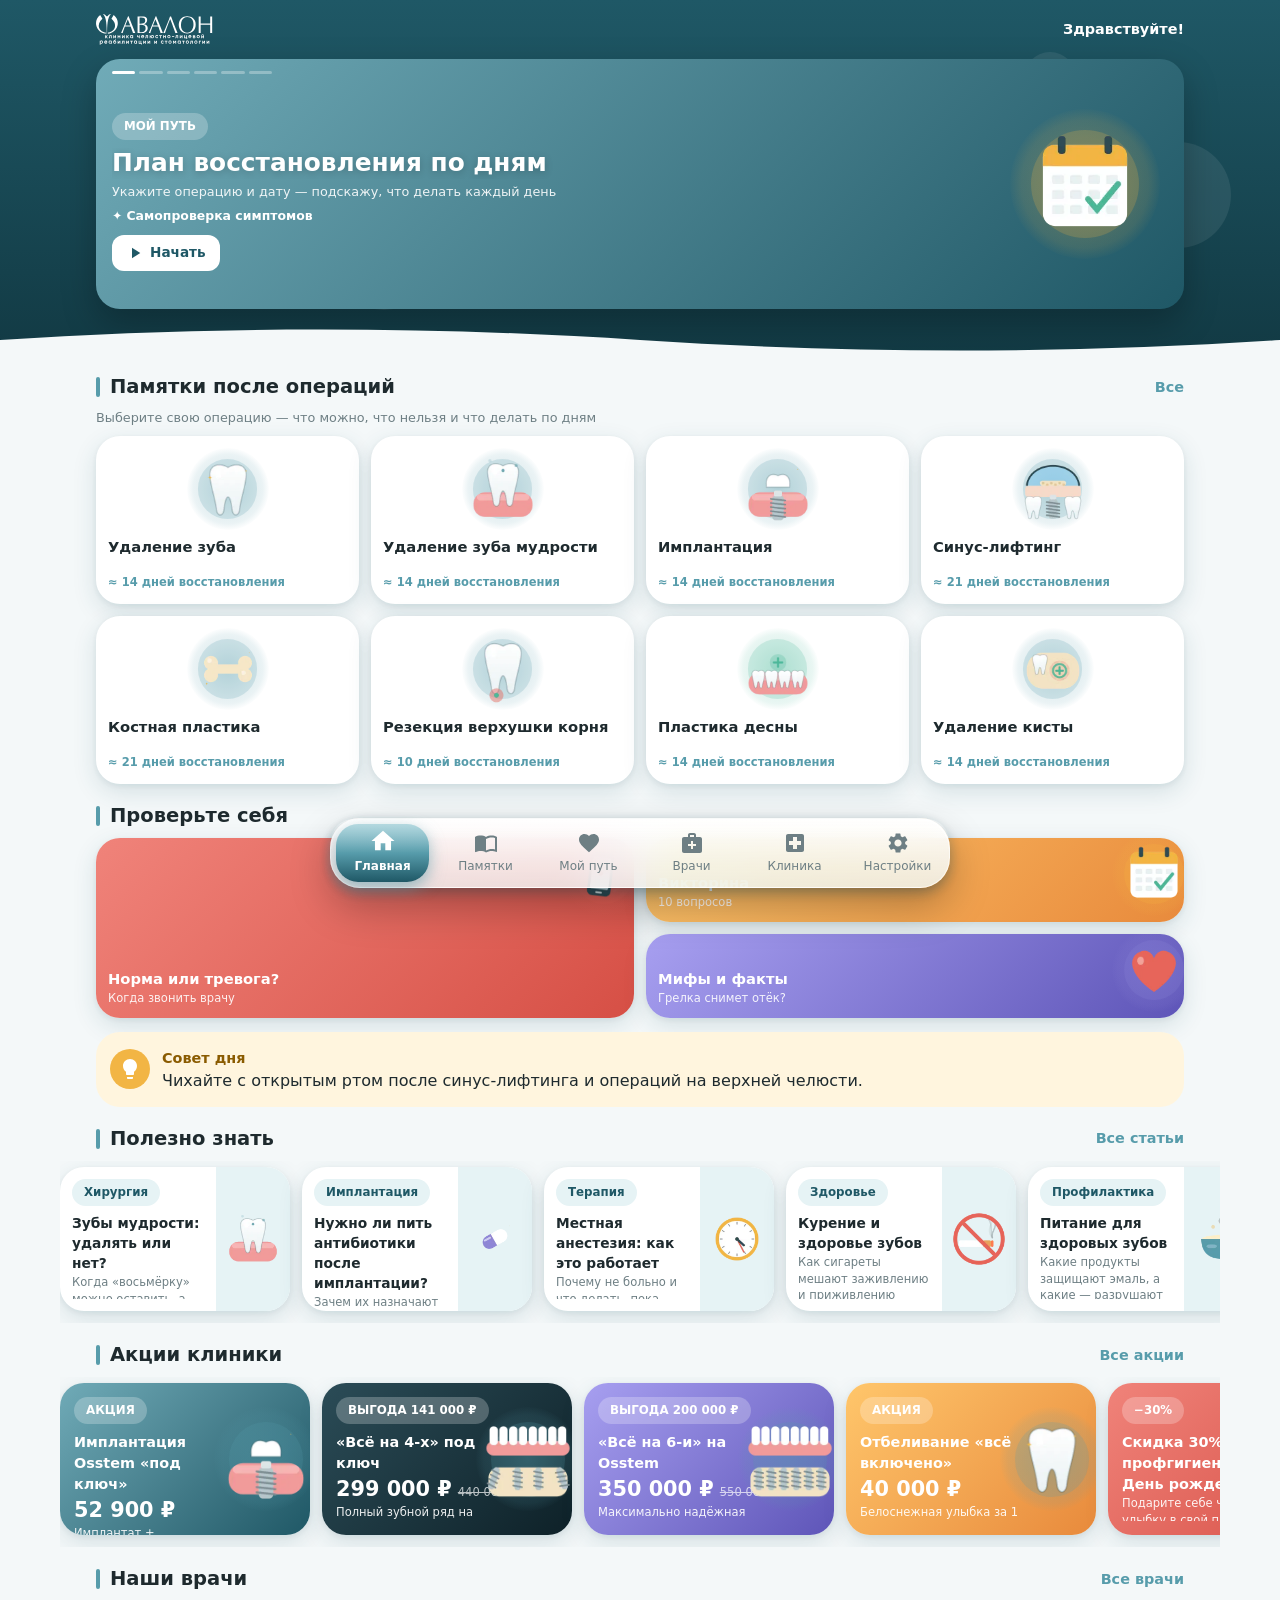
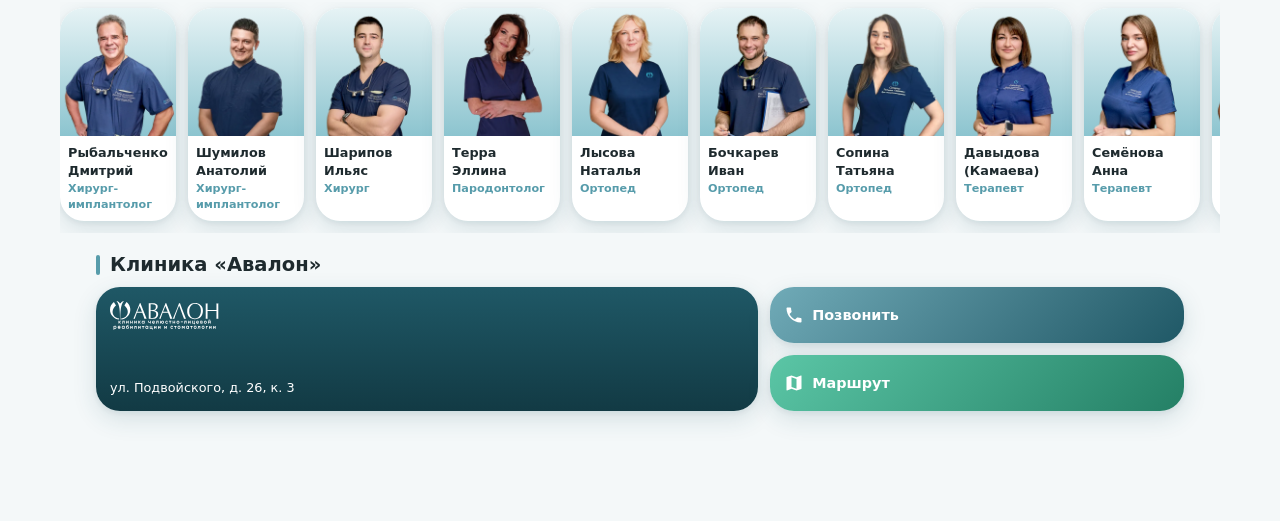
==== index.html @ ddd46140 "Web version of «Авалон · Помощник пациента» Co-Authored-By: Claude Opus 5.5 <noreply@anthropic.com> " ====
<!doctype html>
<html lang="ru">
<head>
  <meta charset="utf-8">
  <meta name="viewport" content="width=device-width, initial-scale=1, viewport-fit=cover">
  <title>Авалон · Помощник пациента</title>
  <meta name="description" content="Памятки после хирургических операций, план восстановления по дням, врачи и акции стоматологической клиники «Авалон», Санкт-Петербург.">
  <meta name="theme-color" content="#1F5866">
  <meta property="og:title" content="Авалон · Помощник пациента">
  <meta property="og:description" content="Памятки после операций, план восстановления по дням, врачи и акции клиники «Авалон».">
  <meta property="og:image" content="img/og.png">
  <meta property="og:type" content="website">
  <meta name="apple-mobile-web-app-capable" content="yes">
  <meta name="apple-mobile-web-app-status-bar-style" content="black-translucent">
  <meta name="apple-mobile-web-app-title" content="Авалон">
  <link rel="manifest" href="manifest.webmanifest">
  <link rel="icon" href="img/icon-192.png">
  <link rel="apple-touch-icon" href="img/icon-192.png">
  <link rel="stylesheet" href="app.css">
</head>
<body>
  <div id="splash"><div><img src="img/mark-white.svg" alt=""><p>АВАЛОН</p></div></div>
  <div id="app"></div>
  <nav id="nav" class="navbar hidden" aria-label="Меню"></nav>
  <noscript>Для работы приложения включите JavaScript.</noscript>
  <script src="app.js"></script>
</body>
</html>
---- app.css ----
/* Авалон · Помощник пациента — веб-версия */
:root {
  --teal: #579CAB; --teal-light: #8CC4CF; --teal-deep: #1F5866; --night: #123A44;
  --ink: #1E2A2E; --muted: #6E7F84; --bg: #F4F8F9; --card: #FFFFFF; --pale: #E6F3F5; --outline: #E2EEF0;
  --mint: #4CB89A; --mint-pale: #E3F5EF; --coral: #E8655A; --coral-pale: #FDECEA;
  --sun: #F2B544; --sun-pale: #FFF5DE; --sun-ink: #8A5B00; --lilac: #8E86D6; --lilac-pale: #EFEDFB; --lilac-ink: #4B43A0;
  --shadow: 0 8px 24px rgba(31, 88, 102, .14), 0 2px 6px rgba(31, 88, 102, .08);
  --glass-a: rgba(255,255,255,.93); --glass-b: rgba(238,246,247,.84); --glass-edge: rgba(255,255,255,.95);
  --g: 20px; --scale: 1;
  --header: linear-gradient(135deg, color-mix(in srgb, var(--teal) 85%, white), var(--teal-deep));
  --nightg: linear-gradient(180deg, var(--teal-deep), var(--night));
  --coralg: linear-gradient(135deg, #F0837A, #D64F45);
  --sung: linear-gradient(135deg, #FFC66B, #E88A3C);
  --lilacg: linear-gradient(135deg, #A79FF0, #5E55B8);
  --mintg: linear-gradient(135deg, #5BC6A6, #247F65);
  --darkg: linear-gradient(135deg, #2B4C57, #0E2128);
  color-scheme: light;
}
:root[data-accent="Sea"] { --teal: #3F86C9; --teal-light: #8CBDEB; --teal-deep: #1C4C7E; --night: #102C4C; }
:root[data-accent="Lavender"] { --teal: #8A7FD4; --teal-light: #BDB5F0; --teal-deep: #4A3F95; --night: #2A2260; }
:root[data-accent="Emerald"] { --teal: #3FA889; --teal-light: #8ED6BF; --teal-deep: #1C6651; --night: #0F3D30; }
:root[data-theme="dark"] {
  --ink: #E6EFF1; --muted: #9DB0B5; --bg: #0D171A; --card: #172529; --pale: #1E3A42; --outline: #26383D;
  --mint-pale: #16352D; --coral-pale: #3A2120; --sun-pale: #362E1A; --sun-ink: #F5CF7E; --lilac-pale: #26243D; --lilac-ink: #C8C2F5;
  --shadow: 0 8px 24px rgba(0,0,0,.45);
  --glass-a: rgba(35,58,64,.92); --glass-b: rgba(23,37,41,.86); --glass-edge: rgba(255,255,255,.25);
  color-scheme: dark;
}
@media (min-width: 600px) { :root { --g: 28px; } }
@media (min-width: 900px) { :root { --g: 36px; } }

* { box-sizing: border-box; -webkit-tap-highlight-color: transparent; }
html { font-size: calc(16px * var(--scale)); }
body {
  margin: 0; background: var(--bg); color: var(--ink);
  font-family: Roboto, "Segoe UI", system-ui, -apple-system, "Helvetica Neue", Arial, sans-serif;
  line-height: 1.45; overflow-x: hidden; min-height: 100vh;
}
button { font: inherit; color: inherit; border: 0; background: none; cursor: pointer; padding: 0; }
a { color: var(--teal); text-decoration: none; }
h1, h2, h3, p { margin: 0; }
.wrap { max-width: 1160px; margin: 0 auto; }
.pad { padding-left: var(--g); padding-right: var(--g); }
.muted { color: var(--muted); }
.small { font-size: .8rem; }

/* ——— Появление ——— */
.enter { animation: enter .55s cubic-bezier(.2,.7,.2,1) both; animation-delay: calc(var(--i, 0) * 55ms); }
@keyframes enter { from { opacity: 0; transform: translateY(26px) scale(.96); } to { opacity: 1; transform: none; } }
.view { animation: view .38s ease both; }
@keyframes view { from { opacity: 0; transform: translateX(24px); } to { opacity: 1; transform: none; } }
.no-anim *, .no-anim *::before, .no-anim *::after { animation: none !important; transition: none !important; }

/* ——— Шапка с волной ——— */
.header { position: relative; color: #fff; background: var(--header); padding: calc(env(safe-area-inset-top) + 14px) 0 46px; overflow: hidden; }
.header.night { background: var(--nightg); }
.header.coral { background: var(--coralg); } .header.sun { background: var(--sung); } .header.lilac { background: var(--lilacg); }
.header .wave { position: absolute; left: 0; bottom: -1px; width: 200%; height: 34px; animation: wave 9s linear infinite; }
.header .wave path { fill: var(--bg); }
@keyframes wave { to { transform: translateX(-50%); } }
.bubble { position: absolute; border-radius: 50%; background: rgba(255,255,255,.08); animation: float 6s ease-in-out infinite; }
@keyframes float { 50% { transform: translateY(-10px); } }
.header .row { display: flex; align-items: center; gap: 12px; }
.header h1 { font-size: 1.65rem; line-height: 1.2; }
.header p { opacity: .88; font-size: .92rem; }
.back { width: 44px; height: 44px; border-radius: 50%; background: rgba(255,255,255,.2); color: #fff; display: grid; place-items: center; margin-bottom: 8px; }
.back svg { width: 22px; height: 22px; }

/* ——— Иллюстрации ——— */
.art { position: relative; display: inline-grid; place-items: center; width: var(--s, 100px); height: var(--s, 100px); flex: none; }
.art::before { content: ""; position: absolute; inset: 0; border-radius: 50%;
  background: radial-gradient(circle, color-mix(in srgb, var(--tint) 32%, transparent) 0, color-mix(in srgb, var(--tint) 12%, transparent) 60%, transparent 72%); }
.art::after { content: ""; position: absolute; inset: 14%; border-radius: 50%; background: color-mix(in srgb, var(--tint) 20%, transparent); animation: pulse 2.6s ease-in-out infinite; }
.art.white { --tint: #fff; }
.art.nohalo::before, .art.nohalo::after { display: none; }
.art img { position: relative; z-index: 1; width: 100%; height: 100%; }
@keyframes pulse { 50% { transform: scale(1.06); opacity: .75; } }

/* ——— Карточки ——— */
.card { background: var(--card); border-radius: 24px; box-shadow: var(--shadow); position: relative; overflow: hidden;
  transition: transform .25s cubic-bezier(.3,1.6,.5,1); cursor: pointer; }
.card:active { transform: scale(.95); }
@media (hover: hover) { .card:hover { transform: translateY(-3px); } }
.card.flat { box-shadow: none; }
.grad-teal { background: var(--header); color: #fff; } .grad-night { background: var(--nightg); color: #fff; }
.grad-coral { background: var(--coralg); color: #fff; } .grad-sun { background: var(--sung); color: #fff; }
.grad-lilac { background: var(--lilacg); color: #fff; } .grad-mint { background: var(--mintg); color: #fff; } .grad-dark { background: var(--darkg); color: #fff; }

.grid { --c: var(--cols, 2); display: grid; gap: 12px; grid-template-columns: repeat(var(--c), minmax(0, 1fr)); }
@media (min-width: 600px) { .grid { --c: var(--cols-m, 3); } }
@media (min-width: 900px) { .grid { --c: var(--cols-l, 4); } }
.row-scroll { display: flex; gap: 12px; overflow-x: auto; padding: 6px var(--g) 12px; scroll-snap-type: x mandatory; scrollbar-width: none; }
.row-scroll::-webkit-scrollbar { display: none; }
.row-scroll > * { scroll-snap-align: start; flex: none; }

.section { display: flex; align-items: center; gap: 10px; padding: 18px var(--g) 8px; }
.section::before { content: ""; width: 4px; height: 20px; border-radius: 2px; background: var(--teal); }
.section h2 { font-size: 1.22rem; flex: 1; }
.section a, .section button { color: var(--teal); font-weight: 600; font-size: .9rem; }

.pill { display: inline-flex; align-items: center; gap: 4px; border-radius: 99px; padding: 5px 12px; font-size: .74rem; font-weight: 600; background: var(--pale); color: var(--teal-deep); }
:root[data-theme="dark"] .pill { color: var(--teal-light); }
.pill.glass { background: rgba(255,255,255,.24); color: #fff; }
.pill.coral { background: var(--coral); color: #fff; } .pill.mint { background: var(--mint); color: #fff; }
.pill.sun { background: var(--sun-pale); color: var(--sun-ink); }

.rot { display: block; min-height: 1.35em; overflow: hidden; }
.rot > span { display: block; animation: rot .5s ease both; }
@keyframes rot { from { opacity: 0; transform: translateY(60%); } to { opacity: 1; transform: none; } }

/* ——— Главная ——— */
.top { display: flex; align-items: center; justify-content: space-between; margin-bottom: 14px; }
.top img { width: 118px; }
.hero { position: relative; height: 236px; border-radius: 24px; overflow: hidden; box-shadow: 0 14px 34px rgba(0,0,0,.25); }
@media (min-width: 600px) { .hero { height: 250px; } }
.slides { display: flex; height: 100%; overflow-x: auto; scroll-snap-type: x mandatory; scrollbar-width: none; scroll-behavior: smooth; }
.slides::-webkit-scrollbar { display: none; }
.slide { flex: 0 0 100%; scroll-snap-align: start; position: relative; display: flex; align-items: center; padding: 30px 16px 14px; cursor: pointer; }
.slide .txt { width: 62%; position: relative; z-index: 1; }
@media (min-width: 600px) { .slide .txt { width: 58%; } }
.slide h3 { font-size: 1.15rem; line-height: 1.22; margin: 8px 0 4px; display: -webkit-box; -webkit-line-clamp: 2; -webkit-box-orient: vertical; overflow: hidden; text-shadow: 0 2px 8px rgba(0,0,0,.2); }
@media (min-width: 600px) { .slide h3 { font-size: 1.55rem; } }
.slide p { font-size: .8rem; opacity: .9; display: -webkit-box; -webkit-line-clamp: 2; -webkit-box-orient: vertical; overflow: hidden; }
.slide .fact { font-size: .78rem; font-weight: 700; margin-top: 6px; display: flex; gap: 4px; }
.slide .fact .rot { flex: 1; min-width: 0; white-space: nowrap; text-overflow: ellipsis; }
.slide .art { position: absolute; right: 8px; top: 50%; margin-top: calc(var(--s) / -2); --s: 150px; animation: breathe 4s ease-in-out infinite; }
@media (min-width: 600px) { .slide .art { --s: 190px; right: 24px; } }
@keyframes breathe { 50% { transform: scale(1.06); } }
.cta { display: inline-flex; align-items: center; gap: 6px; background: #fff; color: var(--teal-deep); font-weight: 700; font-size: .85rem; padding: 8px 14px; border-radius: 12px; margin-top: 10px; }
.stories { position: absolute; top: 12px; left: 16px; display: flex; gap: 4px; width: 160px; z-index: 2; }
.stories i { flex: 1; height: 3px; border-radius: 2px; background: rgba(255,255,255,.3); overflow: hidden; }
.stories i b { display: block; height: 100%; width: 0; background: #fff; }
.stories i.done b { width: 100%; }
.stories i.cur b { animation: story 6s linear forwards; }
@keyframes story { to { width: 100%; } }

.tile { padding: 12px; display: flex; flex-direction: column; min-height: 168px; }
.tile .art { --s: 82px; align-self: center; }
.tile h3 { font-size: .92rem; margin-top: 6px; min-height: 2.6em; }
.tile .rot { color: var(--teal); font-size: .72rem; font-weight: 600; }

.continue { display: flex; align-items: center; gap: 14px; padding: 16px; }
.ring { --p: 0; width: 76px; height: 76px; border-radius: 50%; display: grid; place-items: center; flex: none;
  background: conic-gradient(var(--mint) calc(var(--p) * 1%), rgba(255,255,255,.2) 0); position: relative; }
.ring::before { content: ""; position: absolute; inset: 8px; border-radius: 50%; background: var(--night); }
.ring > div { position: relative; text-align: center; line-height: 1.1; }
.ring b { font-size: 1.4rem; display: block; }
.bar-line { height: 5px; border-radius: 3px; background: rgba(255,255,255,.2); margin-top: 8px; overflow: hidden; }
.bar-line i { display: block; height: 100%; background: var(--coral); }

.bento { display: grid; grid-template-columns: 1fr 1fr; gap: 12px; height: 180px; }
.bento > .col { display: grid; gap: 12px; }
.small-tile { padding: 12px; display: flex; flex-direction: column; justify-content: flex-end; }
.small-tile .art { position: absolute; top: -6px; right: -12px; --s: 84px; }
.small-tile h3 { font-size: .92rem; position: relative; }
.small-tile .rot { font-size: .72rem; opacity: .9; position: relative; }

.tip { display: flex; align-items: center; gap: 12px; padding: 14px; background: var(--sun-pale); }
.tip .ic { width: 40px; height: 40px; border-radius: 50%; background: var(--sun); display: grid; place-items: center; color: #fff; flex: none; }

.promo { width: 250px; height: 152px; padding: 14px; display: flex; flex-direction: column; color: #fff; }
.promo .art { position: absolute; right: -8px; top: 50%; margin-top: -52px; --s: 104px; }
.promo h3 { font-size: .9rem; width: 72%; position: relative; }
.promo .price { font-size: 1.3rem; font-weight: 800; margin-top: auto; position: relative; }
.promo .price s { font-size: .72rem; font-weight: 400; opacity: .7; margin-left: 6px; }
.promo .rot { font-size: .72rem; opacity: .92; width: 80%; position: relative; }
.promos-grid .promo { width: auto; height: auto; min-height: 196px; }

.article { width: 230px; height: 144px; display: flex; }
.article .body { flex: 1; padding: 12px; display: flex; flex-direction: column; min-width: 0; }
.article h3 { font-size: .86rem; margin-top: 8px; }
.article .rot { font-size: .72rem; color: var(--muted); margin-top: auto; }
.article .side { width: 74px; background: var(--pale); display: grid; place-items: center; }
.article .side .art { --s: 66px; }
.articles-grid .article { width: auto; height: auto; min-height: 168px; }

.doc { width: 116px; }
.doc .ph { height: 128px; background: linear-gradient(var(--pale), var(--teal-light)); }
.doc .ph img, .docs .ph img { width: 100%; height: 100%; object-fit: cover; object-position: top; }
.doc .nm { padding: 8px; font-size: .8rem; font-weight: 600; }
.doc .rot { color: var(--teal); font-size: .7rem; }

.clinic-row { display: grid; grid-template-columns: 1.6fr 1fr; gap: 12px; height: 124px; }
.clinic-row .main { padding: 14px; display: flex; flex-direction: column; justify-content: space-between; }
.clinic-row .main img { width: 110px; }
.mini { display: flex; align-items: center; gap: 8px; padding: 0 14px; font-weight: 600; font-size: .9rem; }


/* ——— Памятка ——— */
.tabs { position: relative; display: grid; grid-template-columns: repeat(5, 1fr); background: var(--card); border: 1px solid var(--outline); border-radius: 24px; padding: 4px; height: 48px; margin: 0 var(--g); }
.tabs .ind { position: absolute; top: 4px; bottom: 4px; left: 4px; width: calc((100% - 8px) / 5); border-radius: 20px; background: var(--teal);
  transform: translateX(calc(var(--t) * 100%)); transition: transform .45s cubic-bezier(.3,1.5,.5,1), background .3s; }
.tabs button { position: relative; font-size: .75rem; font-weight: 700; color: var(--muted); }
.tabs button.on { color: #fff; }
.hint { display: flex; gap: 6px; align-items: center; font-size: .78rem; color: var(--muted); padding: 10px var(--g) 6px; }

.stage { display: flex; gap: 10px; }
.stage .num { display: flex; flex-direction: column; align-items: center; width: 36px; flex: none; }
.stage .num b { width: 34px; height: 34px; border-radius: 50%; background: var(--pale); color: var(--teal-deep); display: grid; place-items: center; }
:root[data-theme="dark"] .stage .num b { color: var(--teal-light); }
.stage.open .num b { background: var(--teal); color: #fff; }
.stage .num i { flex: 1; width: 3px; background: var(--pale); }
.stage .card { flex: 1; padding: 14px; margin-bottom: 12px; }
.stage .period { color: var(--teal); font-size: .76rem; font-weight: 600; }
.stage .more { display: grid; grid-template-rows: 0fr; transition: grid-template-rows .4s ease; }
.stage.open .more { grid-template-rows: 1fr; }
.stage .more > div { overflow: hidden; }
.check { display: flex; gap: 8px; margin: 5px 0; font-size: .92rem; }
.check::before { content: "✓"; color: #fff; background: var(--mint); width: 18px; height: 18px; border-radius: 50%; font-size: .7rem; display: grid; place-items: center; flex: none; margin-top: 2px; }

.tipcard { padding: 12px; min-height: 212px; display: flex; flex-direction: column; }
.tipcard .art { --s: 104px; align-self: center; }
.tipcard .mark { position: absolute; top: 12px; right: 12px; width: 26px; height: 26px; border-radius: 50%; display: grid; place-items: center; color: #fff; font-weight: 700; font-size: .85rem; }
.tipcard h3 { font-size: .9rem; margin-top: 6px; }

.box { border-radius: 22px; padding: 16px; }
.box.mint { background: var(--mint-pale); } .box.coral { background: var(--coral-pale); } .box.sun { background: var(--sun-pale); } .box.pale { background: var(--pale); }
.box h3 { font-size: 1.02rem; margin-bottom: 8px; display: flex; gap: 8px; align-items: center; }
.bullet { display: flex; gap: 10px; margin: 6px 0; font-size: .92rem; }
.bullet::before { content: ""; width: 8px; height: 8px; border-radius: 50%; background: var(--c, var(--mint)); flex: none; margin-top: 7px; }
.chips { display: flex; flex-wrap: wrap; gap: 8px; }
.chip { border-radius: 99px; padding: 8px 14px; background: var(--card); border: 1px solid var(--outline); font-weight: 600; font-size: .85rem; transition: transform .3s cubic-bezier(.3,1.8,.5,1), background .2s; }
.chip.on { background: var(--teal); color: #fff; border-color: var(--teal); }
.chip:active { transform: scale(1.12); }

.btn { display: flex; align-items: center; justify-content: center; gap: 10px; padding: 16px; border-radius: 22px; color: #fff; font-weight: 600; font-size: 1rem; box-shadow: var(--shadow); }
.disclaimer { margin: 12px var(--g); padding: 14px; border-radius: 16px; background: var(--pale); color: var(--teal-deep); font-size: .78rem; }
:root[data-theme="dark"] .disclaimer { color: var(--teal-light); }

/* ——— Нижний лист ——— */
.sheet-bg { position: fixed; inset: 0; background: rgba(0,0,0,.45); z-index: 50; opacity: 0; transition: opacity .3s; }
.sheet { position: fixed; left: 0; right: 0; bottom: 0; z-index: 51; background: var(--card); border-radius: 28px 28px 0 0; padding: 14px 24px calc(30px + env(safe-area-inset-bottom));
  max-height: 88vh; overflow: auto; transform: translateY(100%); transition: transform .45s cubic-bezier(.2,.9,.3,1); max-width: 720px; margin: 0 auto; text-align: center; }
.sheet.open { transform: none; } .sheet-bg.open { opacity: 1; }
.sheet .handle { width: 36px; height: 4px; border-radius: 2px; background: #ccc; margin: 0 auto 10px; }
.sheet .art { --s: 180px; }
.sheet .why { text-align: left; margin-top: 14px; }

/* ——— Плавающее меню ——— */
.navbar { position: fixed; z-index: 40; left: 50%; bottom: calc(12px + env(safe-area-inset-bottom)); width: min(620px, calc(100% - 28px));
  transform: translateX(-50%); border-radius: 30px; height: 64px;
  background: linear-gradient(var(--glass-a), var(--glass-b));
  backdrop-filter: blur(18px) saturate(1.6); -webkit-backdrop-filter: blur(18px) saturate(1.6);
  box-shadow: 0 18px 40px rgba(0,0,0,.28), 0 4px 12px color-mix(in srgb, var(--teal-deep) 35%, transparent), inset 0 1px 0 var(--glass-edge);
  border: 1px solid color-mix(in srgb, var(--glass-edge) 60%, transparent);
  display: grid; grid-template-columns: repeat(6, 1fr); padding: 0; animation: hover 5.2s ease-in-out infinite;
  transition: transform .4s, opacity .4s; }
@media (min-width: 600px) { .navbar { height: 70px; } }
.navbar.hidden { transform: translate(-50%, 140%); opacity: 0; animation: none; }
@keyframes hover { 0%, 100% { transform: translate(-50%, -3px) perspective(600px) rotateX(2deg); } 50% { transform: translate(-50%, 3px) perspective(600px) rotateX(-2deg); } }
.navbar::before { content: ""; position: absolute; inset: 0 0 auto 0; height: 22px; border-radius: 30px 30px 0 0; background: linear-gradient(rgba(255,255,255,.5), transparent); pointer-events: none; }
:root[data-theme="dark"] .navbar::before { background: linear-gradient(rgba(255,255,255,.08), transparent); }
.navbar .drop { position: absolute; top: 5px; bottom: 5px; left: 5px; width: calc(100% / 6 - 10px); border-radius: 22px;
  background: linear-gradient(var(--teal-light), var(--teal), var(--teal-deep)); box-shadow: 0 6px 16px color-mix(in srgb, var(--teal) 60%, transparent);
  transform: translateX(calc(var(--n) * (100% + 10px))); transition: transform .55s cubic-bezier(.3,1.5,.5,1); }
.navbar .drop::after { content: ""; position: absolute; inset: 0 0 50% 0; border-radius: 22px 22px 0 0; background: linear-gradient(rgba(255,255,255,.35), transparent); }
.navbar button { position: relative; display: flex; flex-direction: column; align-items: center; justify-content: center; gap: 3px; color: var(--muted); font-size: .62rem; font-weight: 500; }
@media (min-width: 600px) { .navbar button { font-size: .75rem; } }
.navbar button svg { width: 24px; height: 24px; transition: transform .45s cubic-bezier(.3,1.8,.5,1); }
.navbar button.on { color: #fff; font-weight: 700; }
.navbar button.on svg { transform: translateY(-2px) scale(1.15); }
.spacer { height: calc(110px + env(safe-area-inset-bottom)); }

/* ——— Прочее ——— */
.flip { perspective: 1200px; min-height: 190px; }
.flip .in { position: relative; height: 100%; min-height: 190px; transition: transform .8s cubic-bezier(.3,1.3,.5,1); transform-style: preserve-3d; }
.flip.on .in { transform: rotateY(180deg); }
.flip .face { position: absolute; inset: 0; border-radius: 24px; padding: 18px; color: #fff; backface-visibility: hidden; -webkit-backface-visibility: hidden; display: flex; align-items: center; gap: 12px; }
.flip .face.front { background: var(--coralg); } .flip .face.back { background: var(--mintg); transform: rotateY(180deg); }
.flip .lab { font-size: .8rem; font-weight: 800; opacity: .85; }

.opt { display: flex; align-items: center; gap: 12px; padding: 16px; border-radius: 18px; background: var(--card); border: 2px solid var(--pale); width: 100%; text-align: left; margin: 6px 0; transition: background .3s; }
.opt .l { width: 30px; height: 30px; border-radius: 50%; background: var(--pale); display: grid; place-items: center; font-weight: 700; flex: none; }
.opt.ok { background: var(--mint-pale); border-color: var(--mint); } .opt.bad { background: var(--coral-pale); animation: shake .35s; }
@keyframes shake { 25% { transform: translateX(12px); } 75% { transform: translateX(-12px); } }
.progress { height: 10px; border-radius: 5px; background: rgba(255,255,255,.3); overflow: hidden; }
.progress i { display: block; height: 100%; background: #fff; transition: width .5s; }

.taskrow { display: flex; align-items: center; gap: 12px; padding: 14px; border-radius: 16px; background: var(--card); margin: 5px 0; width: 100%; text-align: left; transition: background .3s; }
.taskrow .cb { width: 28px; height: 28px; border-radius: 50%; border: 2px solid var(--mint); display: grid; place-items: center; flex: none; }
.taskrow .cb i { width: 100%; height: 100%; border-radius: 50%; background: var(--mint); color: #fff; display: grid; place-items: center; font-style: normal; transform: scale(0); transition: transform .4s cubic-bezier(.3,1.8,.5,1); }
.taskrow.on { background: var(--mint-pale); } .taskrow.on .cb i { transform: scale(1); } .taskrow.on span { text-decoration: line-through; color: var(--muted); }
input[type=range] { width: 100%; accent-color: var(--c, var(--mint)); }
.big-ring { --p: 0; width: 190px; height: 190px; border-radius: 50%; margin: 10px auto; display: grid; place-items: center; position: relative;
  background: conic-gradient(var(--mint) calc(var(--p) * 1%), rgba(255,255,255,.2) 0); transition: --p 1s; }
.big-ring::before { content: ""; position: absolute; inset: 14px; border-radius: 50%; background: var(--teal-deep); }
.big-ring > div { position: relative; text-align: center; line-height: 1.1; }
.big-ring b { font-size: 2.6rem; display: block; }

.seg { display: flex; gap: 4px; background: var(--pale); border-radius: 14px; padding: 4px; }
.seg button { flex: 1; padding: 10px 4px; border-radius: 11px; font-size: .76rem; font-weight: 700; color: var(--teal-deep); }
:root[data-theme="dark"] .seg button { color: var(--teal-light); }
.seg button.on { background: var(--teal); color: #fff; }
.switch { width: 52px; height: 30px; border-radius: 15px; background: var(--outline); position: relative; flex: none; transition: background .3s; }
.switch::after { content: ""; position: absolute; top: 3px; left: 3px; width: 24px; height: 24px; border-radius: 50%; background: #fff; transition: transform .35s cubic-bezier(.3,1.6,.5,1); box-shadow: 0 1px 3px rgba(0,0,0,.3); }
.switch.on { background: var(--teal); } .switch.on::after { transform: translateX(22px); }
.group { background: var(--card); border-radius: 24px; padding: 18px; margin: 8px 0; }
.group > h3 { margin-bottom: 12px; }
input[type=text], input[type=date] { width: 100%; padding: 14px; border-radius: 14px; border: 1.5px solid var(--outline); background: var(--card); color: var(--ink); font: inherit; }
.dot { width: 46px; height: 46px; border-radius: 50%; display: grid; place-items: center; color: #fff; border: 3px solid transparent; }
.dot.on { border-color: var(--ink); }
.two { display: grid; gap: 8px; } @media (min-width: 900px) { .two { grid-template-columns: 1fr 1fr; gap: 16px; } }
.info-row { display: flex; gap: 12px; align-items: center; padding: 10px; }
.ib { width: 40px; height: 40px; border-radius: 14px; display: grid; place-items: center; flex: none; }
.doc-hero { position: relative; height: 400px; background: var(--header); overflow: hidden; }
.doc-hero img { position: absolute; bottom: 0; left: 50%; transform: translateX(-50%); height: 92%; animation: rise .8s ease both; }
@keyframes rise { from { opacity: 0; transform: translate(-50%, 60px); } }
.doc-hero::after { content: ""; position: absolute; left: 0; right: 0; bottom: 0; height: 110px; background: linear-gradient(transparent, var(--bg)); }
.doc-hero .back { position: absolute; top: calc(14px + env(safe-area-inset-top)); left: 16px; z-index: 2; }
@media (min-width: 900px) { .doc-layout { display: grid; grid-template-columns: 42% 1fr; } .doc-hero { height: 100vh; position: sticky; top: 0; } .doc-hero::after { display: none; } .doc-info { padding-top: 30px; } }
.docs .ph { height: 190px; background: linear-gradient(var(--pale), var(--teal-light)); position: relative; }
.docs .exp { position: absolute; top: 8px; left: 8px; background: color-mix(in srgb, var(--teal-deep) 85%, transparent); color: #fff; }
.floating-cta { position: fixed; left: 50%; transform: translateX(-50%); bottom: calc(14px + env(safe-area-inset-bottom)); width: min(600px, calc(100% - 32px)); z-index: 30; }
.toast { position: fixed; left: 50%; top: 20px; transform: translateX(-50%); background: var(--ink); color: var(--bg); padding: 10px 18px; border-radius: 99px; z-index: 99; font-size: .85rem; animation: enter .3s; }
.apk-banner { display: flex; align-items: center; gap: 12px; padding: 14px; }
@keyframes spin { to { transform: rotate(360deg); } }
#splash { position: fixed; inset: 0; z-index: 100; display: grid; place-items: center; background: linear-gradient(180deg, #1F5866, #123A44); transition: opacity .5s, visibility .5s; }
#splash.gone { opacity: 0; visibility: hidden; }
#splash img { width: 96px; animation: pulse 1.6s ease-in-out infinite; }
#splash p { color: #fff; letter-spacing: 8px; font-weight: 700; font-size: 1.6rem; margin-top: 18px; text-align: center; }
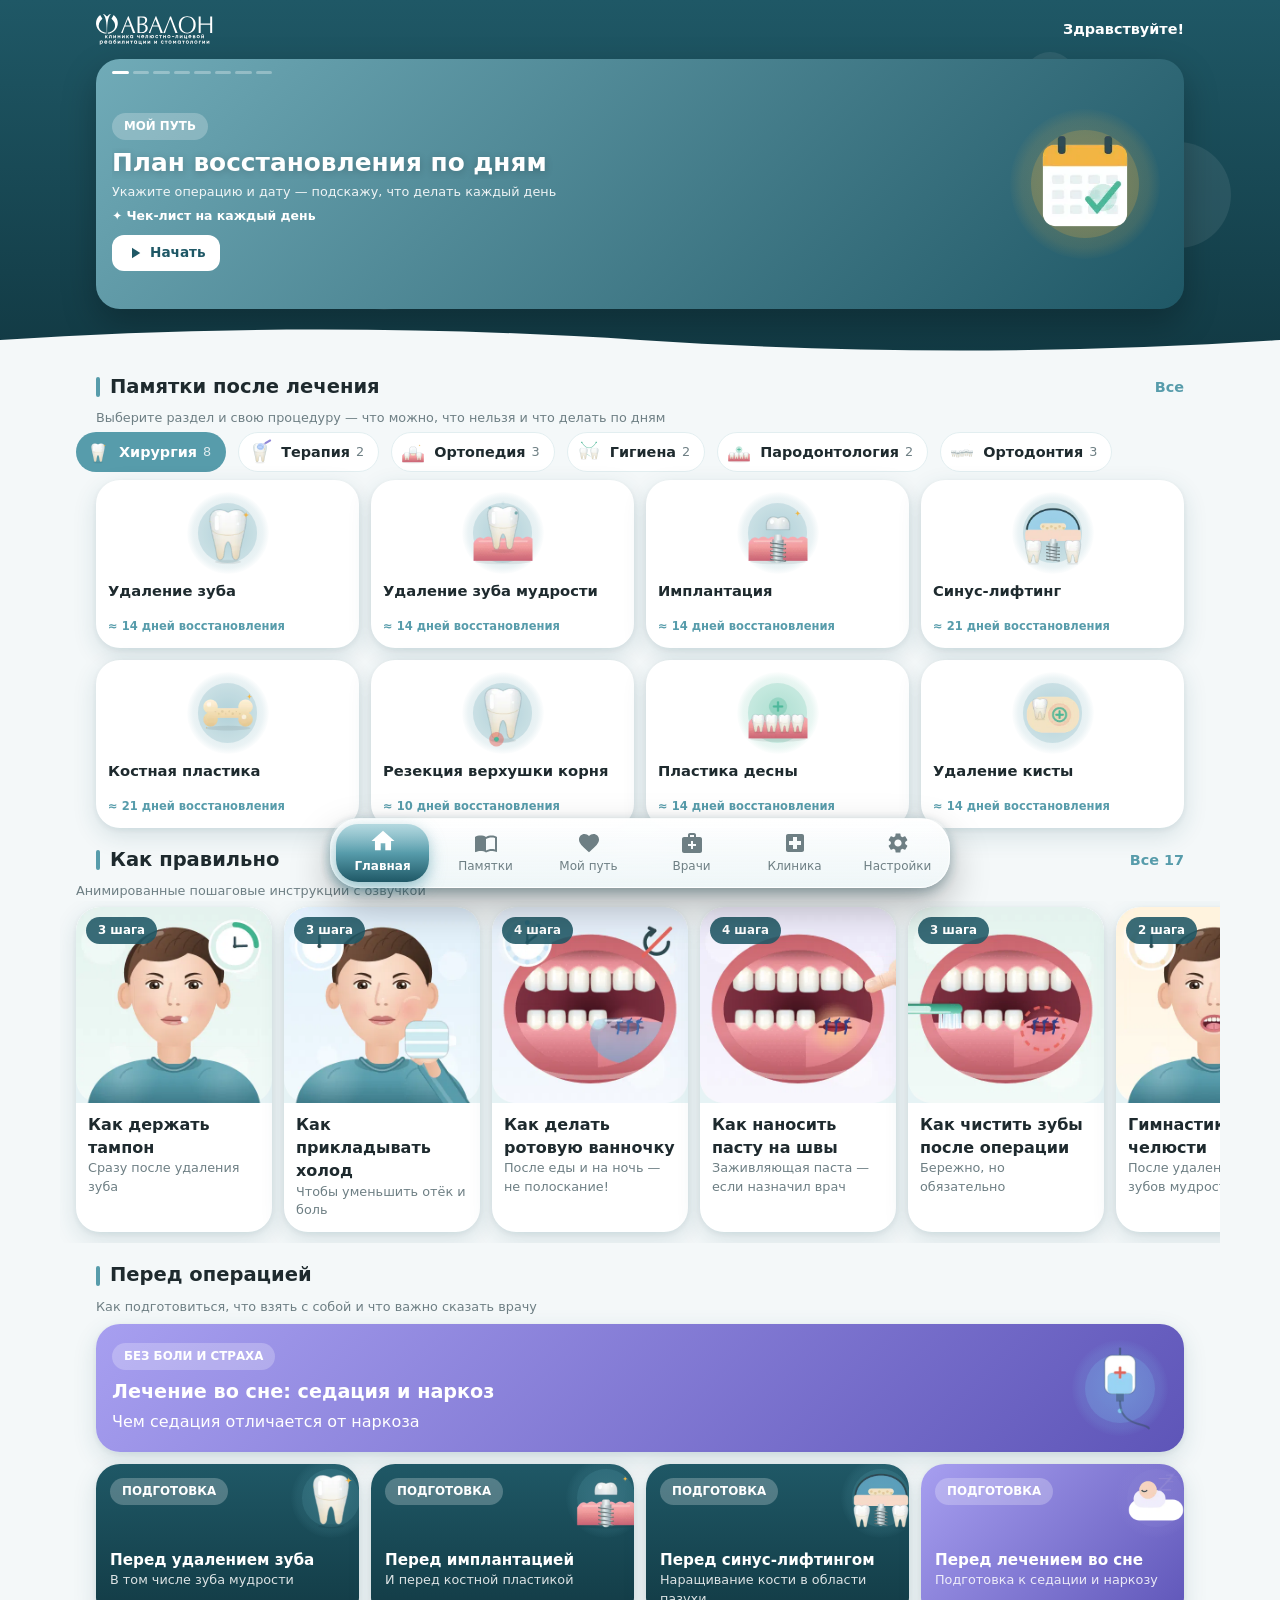
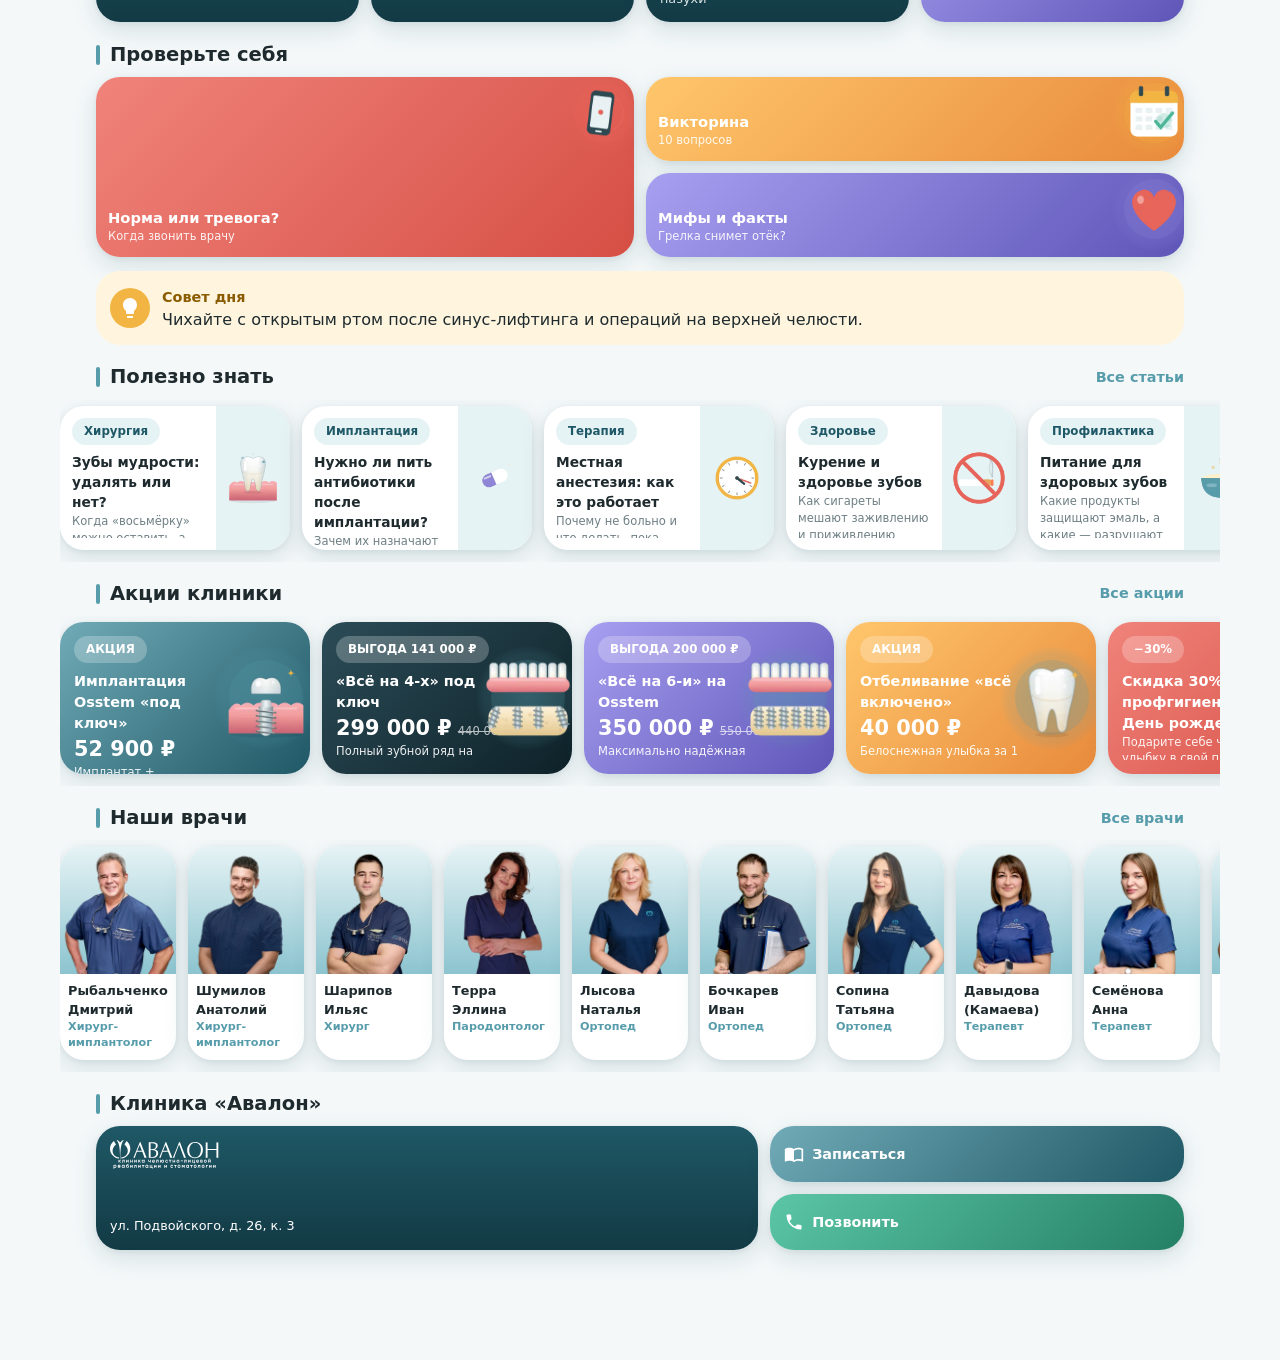
==== commit 039b9ccd: "Версия для телевизора: управление пультом" ====
--- a/index.html
+++ b/index.html
@@ -16,6 +16,8 @@
   <link rel="manifest" href="manifest.webmanifest">
   <link rel="icon" href="img/icon-192.png">
   <link rel="apple-touch-icon" href="img/icon-192.png">
+  <script>/* Телевизоры (LG webOS и др.): у них старый браузер — открываем версию для пульта */
+    if (/Web0S|webOS|SmartTV|SMART-TV|NetCast|HbbTV|VIDAA|BRAVIA/i.test(navigator.userAgent) && location.search.indexOf('full') < 0) location.replace('tv.html');</script>
   <link rel="stylesheet" href="app.css">
 </head>
 <body>
--- a/app.css
+++ b/app.css
@@ -34,8 +34,10 @@
 body {
   margin: 0; background: var(--bg); color: var(--ink);
   font-family: Roboto, "Segoe UI", system-ui, -apple-system, "Helvetica Neue", Arial, sans-serif;
-  line-height: 1.45; overflow-x: hidden; min-height: 100vh;
+  line-height: 1.45; overflow-x: hidden; overflow-x: clip; min-height: 100vh;
 }
+/* Ничто не должно расширять страницу по горизонтали (иначе на телефоне меняется масштаб и плавающее меню уезжает). */
+html { overflow-x: hidden; overflow-x: clip; }
 button { font: inherit; color: inherit; border: 0; background: none; cursor: pointer; padding: 0; }
 a { color: var(--teal); text-decoration: none; }
 h1, h2, h3, p { margin: 0; }
@@ -48,7 +50,8 @@
 .enter { animation: enter .55s cubic-bezier(.2,.7,.2,1) both; animation-delay: calc(var(--i, 0) * 55ms); }
 @keyframes enter { from { opacity: 0; transform: translateY(26px) scale(.96); } to { opacity: 1; transform: none; } }
 .view { animation: view .38s ease both; }
-@keyframes view { from { opacity: 0; transform: translateX(24px); } to { opacity: 1; transform: none; } }
+/* Смена страницы — сдвиг по вертикали: сдвиг вправо делал страницу шире экрана, Chrome уменьшал масштаб и меню уезжало вниз. */
+@keyframes view { from { opacity: 0; transform: translateY(14px); } to { opacity: 1; transform: none; } }
 .no-anim *, .no-anim *::before, .no-anim *::after { animation: none !important; transition: none !important; }
 
 /* ——— Шапка с волной ——— */
@@ -318,3 +321,56 @@
 #splash.gone { opacity: 0; visibility: hidden; }
 #splash img { width: 96px; animation: pulse 1.6s ease-in-out infinite; }
 #splash p { color: #fff; letter-spacing: 8px; font-weight: 700; font-size: 1.6rem; margin-top: 18px; text-align: center; }
+
+/* Кнопка «Слушать» */
+.listen { display: inline-flex; align-items: center; gap: 8px; border-radius: 99px; padding: 8px 16px; font-weight: 600; font-size: .9rem;
+  background: rgba(255,255,255,.22); color: #fff; transition: background .25s, transform .15s; }
+.listen:active { transform: scale(.95); }
+.listen.light { background: var(--pale); color: var(--teal-deep); }
+.listen.on { background: var(--coral); color: #fff; }
+.listen .bars { display: inline-flex; gap: 2px; align-items: center; width: 20px; height: 20px; }
+.listen .bars i { width: 3px; height: 60%; border-radius: 2px; background: currentColor; animation: bar .42s ease-in-out infinite alternate; }
+.listen .bars i:nth-child(2) { animation-delay: .18s; } .listen .bars i:nth-child(3) { animation-delay: .36s; } .listen .bars i:nth-child(4) { animation-delay: .09s; }
+@keyframes bar { from { height: 30%; } to { height: 100%; } }
+.no-anim .listen .bars i { animation: none; }
+
+/* «Как правильно» */
+.scene { display: block; width: 100%; aspect-ratio: 1; border-radius: 24px; background: var(--pale); }
+.hrow { display: flex; gap: 12px; overflow-x: auto; padding: 6px 16px 12px; scroll-padding-inline: 16px; scroll-snap-type: x mandatory; scrollbar-width: none; max-width: 1200px; margin: 0 auto; }
+.hrow::-webkit-scrollbar { display: none; }
+.hrow .htcard { flex: 0 0 168px; scroll-snap-align: start; }
+@media (min-width: 600px) { .hrow .htcard { flex-basis: 196px; } }
+.htcard { position: relative; display: block; padding: 0; overflow: hidden; color: inherit; text-decoration: none; }
+.htcard .scene { border-radius: 24px 24px 0 0; }
+.htcard .pill, .stage .pill { position: absolute; top: 10px; left: 10px; }
+.pill.dark { background: color-mix(in srgb, var(--teal-deep) 88%, transparent); color: #fff; }
+.stepbar { display: flex; gap: 6px; margin: 4px 0 14px; }
+.stepbar button { flex: 1; height: 8px; border-radius: 4px; background: var(--pale); transition: background .4s; }
+.stepbar button.on { background: var(--teal); }
+.htgrid { display: grid; gap: 16px; }
+@media (min-width: 900px) { .htgrid { grid-template-columns: 1fr 1fr; gap: 24px; align-items: start; } }
+.stage { position: relative; border-radius: 28px; overflow: hidden; background: var(--card); box-shadow: 0 14px 34px color-mix(in srgb, var(--teal-deep) 22%, transparent); max-width: 560px; width: 100%; margin: 0 auto; }
+.stage .scene { border-radius: 0; }
+.htnav { display: grid; grid-template-columns: 1fr 1.4fr; gap: 10px; margin-top: 14px; }
+.htnav .btn { margin: 0; }
+.btn.ghost { background: var(--pale); color: var(--teal-deep); }
+.btn.ghost[disabled] { opacity: .45; }
+.httimer { display: flex; gap: 14px; align-items: center; margin-top: 14px; padding: 16px; border-radius: 24px; background: var(--sun-pale); }
+.httimer.done { background: var(--mint-pale); }
+.httimer .ring { --k: 1; width: 78px; height: 78px; border-radius: 50%; display: grid; place-items: center; flex: none;
+  background: radial-gradient(closest-side, var(--sun-pale) 79%, transparent 80% 100%), conic-gradient(var(--sun) calc(var(--k) * 360deg), #fff 0); }
+.httimer.done .ring { background: radial-gradient(closest-side, var(--mint-pale) 79%, transparent 80% 100%), conic-gradient(var(--mint) 360deg, #fff 0); }
+.httimer .ring b { font-size: 1.1rem; }
+.pill.tealbtn { background: var(--teal); color: #fff; }
+.htstep { display: flex; gap: 10px; width: 100%; text-align: left; padding: 12px; margin: 6px 0; border-radius: 18px; background: var(--card); color: inherit; }
+.htstep.on { background: var(--pale); }
+.htstep .num { flex: none; width: 30px; height: 30px; border-radius: 50%; display: grid; place-items: center; font-weight: 700; background: var(--pale); color: var(--teal-deep); }
+.htstep.on .num { background: var(--teal); color: #fff; }
+
+/* Разделы памяток */
+.secchips { padding-top: 2px; padding-bottom: 8px; }
+.secchip { flex: none; display: flex; align-items: center; gap: 6px; padding: 4px 14px 4px 6px; border-radius: 99px; background: var(--card); border: 1px solid var(--outline); color: var(--ink); font-size: .9rem; scroll-snap-align: start; transition: background .3s; }
+.secchip .art { --s: 30px; }
+.secchip span { color: var(--muted); font-size: .8rem; }
+.secchip.on { background: var(--teal); border-color: transparent; color: #fff; }
+.secchip.on span { color: rgba(255,255,255,.8); }
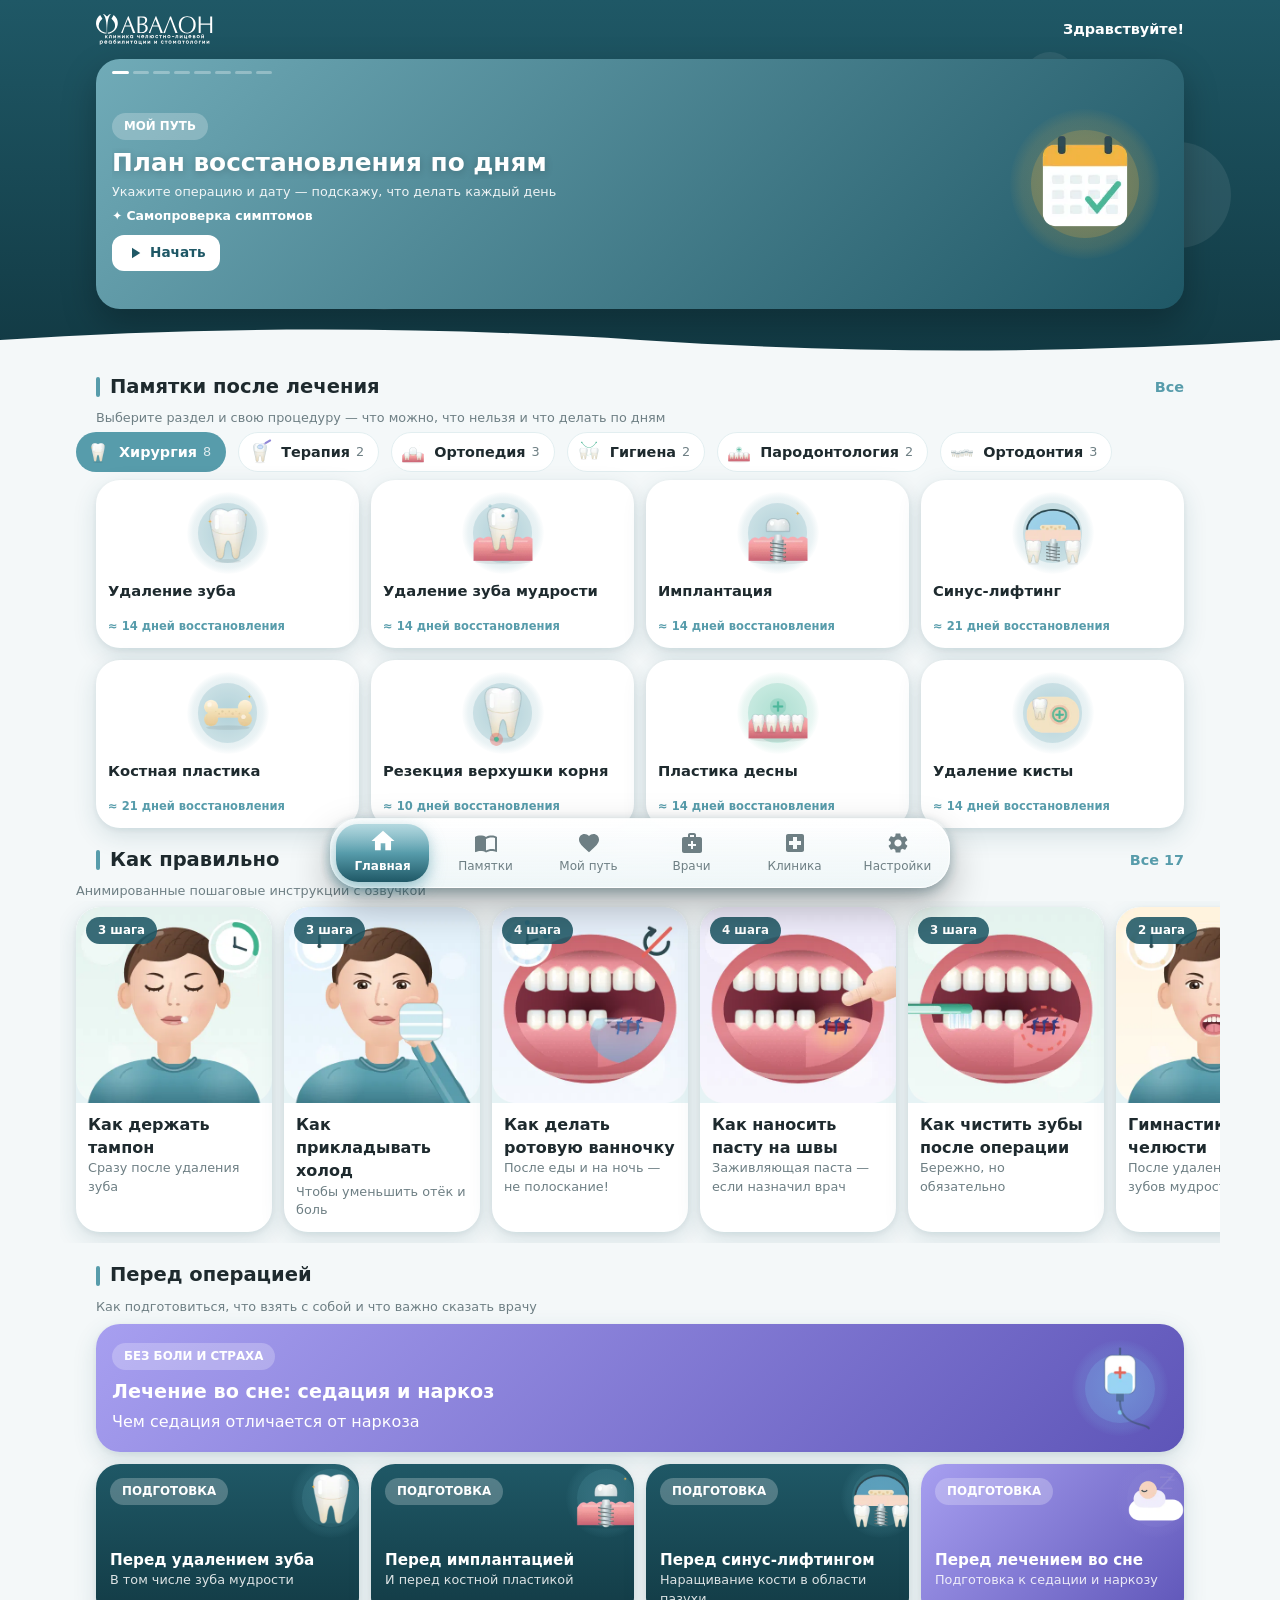
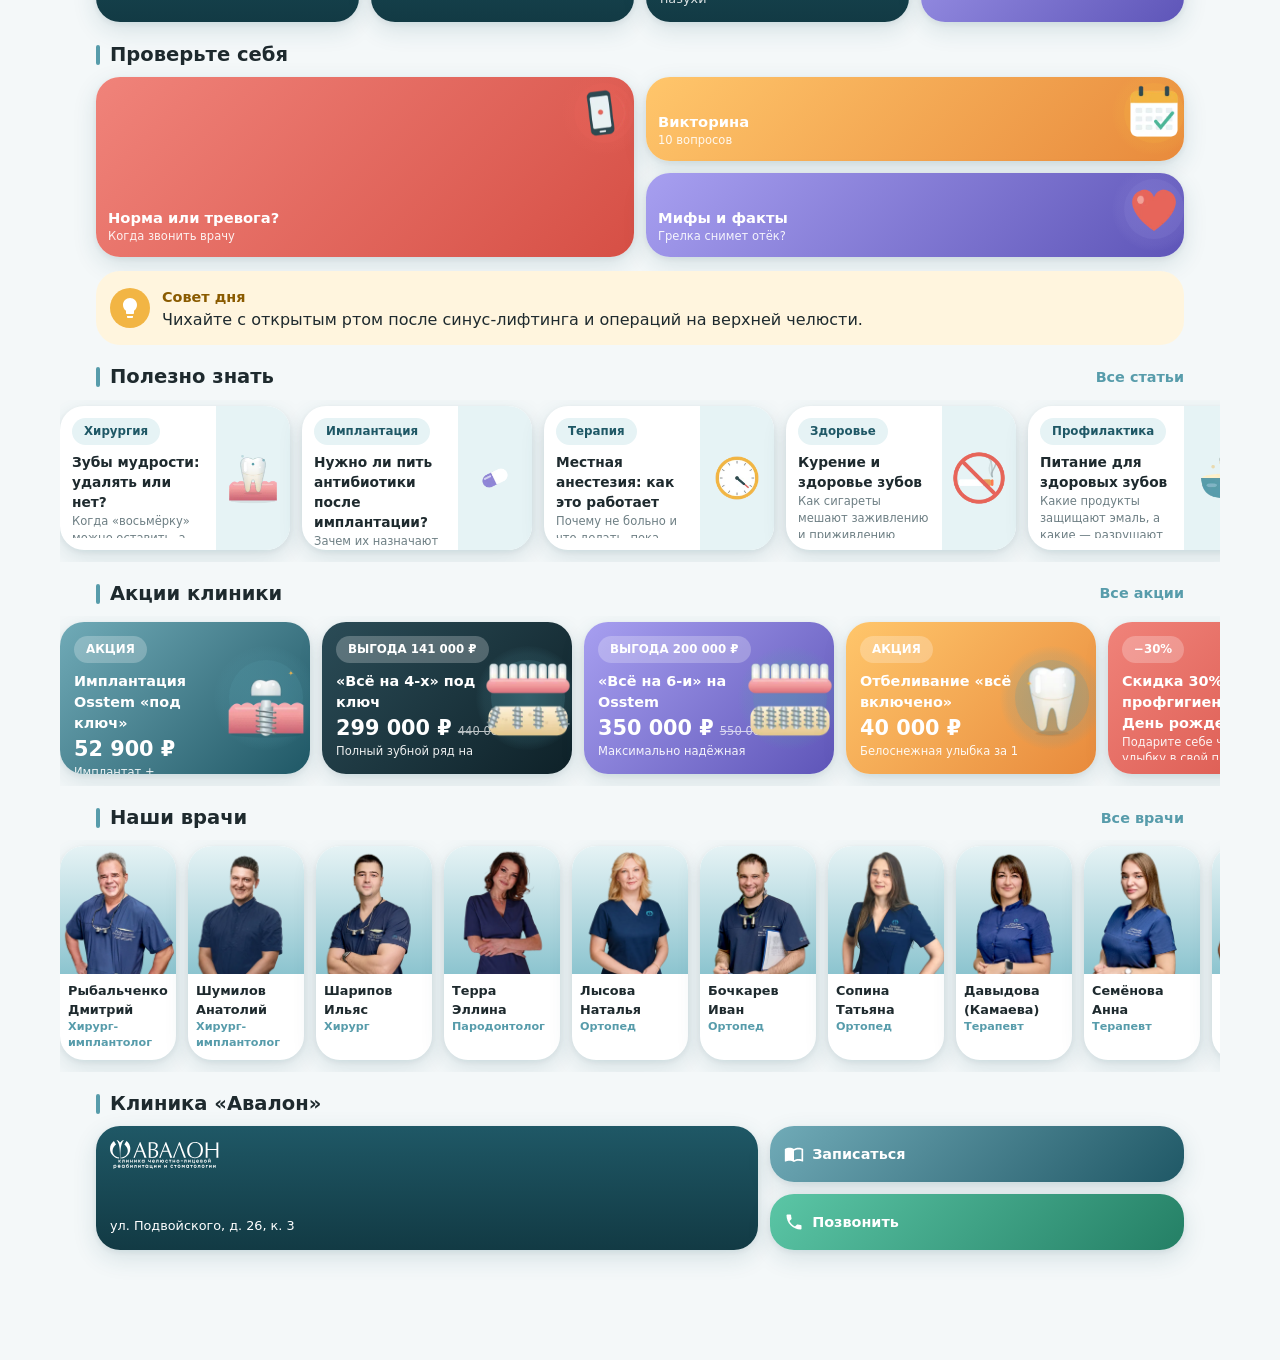
==== commit 4e7189a3: "ТВ 2.0: все разделы, анимации, заставка" ====
--- a/index.html
+++ b/index.html
@@ -17,7 +17,7 @@
   <link rel="icon" href="img/icon-192.png">
   <link rel="apple-touch-icon" href="img/icon-192.png">
   <script>/* Телевизоры (LG webOS и др.): у них старый браузер — открываем версию для пульта */
-    if (/Web0S|webOS|SmartTV|SMART-TV|NetCast|HbbTV|VIDAA|BRAVIA/i.test(navigator.userAgent) && location.search.indexOf('full') < 0) location.replace('tv.html');</script>
+    if (/Web0S|webOS|SmartTV|SMART-TV|NetCast|HbbTV|VIDAA|BRAVIA/i.test(navigator.userAgent) && location.search.indexOf('full') < 0) location.replace('tv.html' + location.hash);</script>
   <link rel="stylesheet" href="app.css">
 </head>
 <body>
